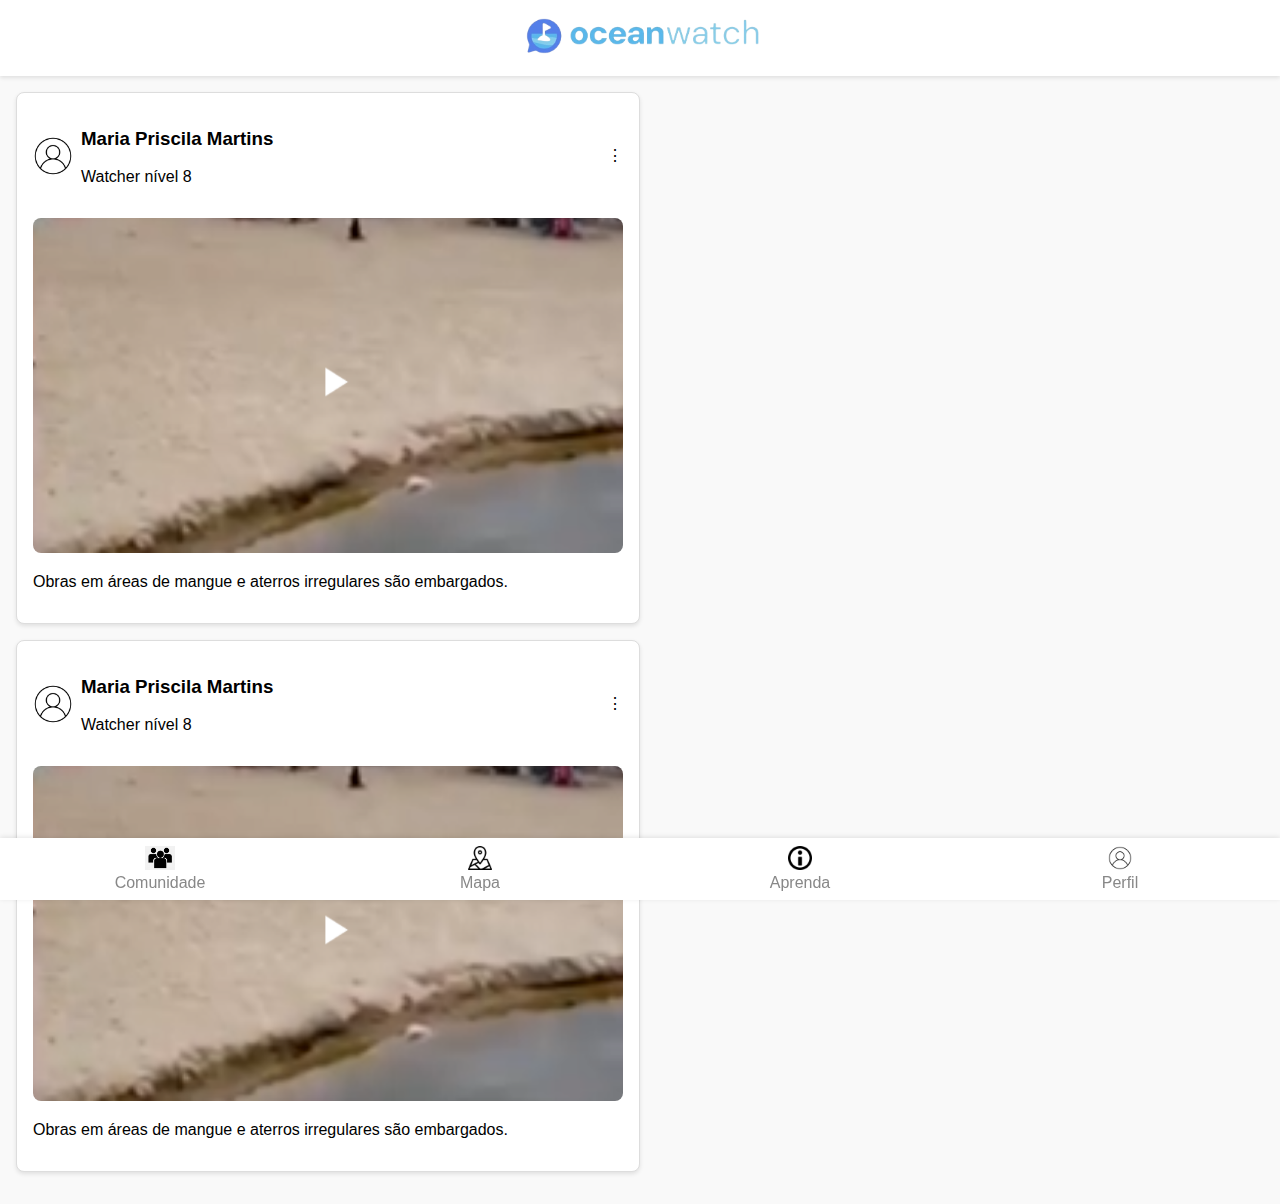
==== WEB/index.html @ 1b8bf868 "first commit" ====
<!DOCTYPE html>
<html lang="en">
<head>
    <meta charset="UTF-8">
    <meta name="viewport" content="width=device-width, initial-scale=1.0">
    <title>Comunidade</title>
    <link rel="stylesheet" href="styles.css">
</head>
<body>
    <header>
        <img src="./images/ocean.png" alt="OceanWatch Logo">
    </header>
    <div class="container">
        <div class="container-card">

            <div class="content-card">
                <div class="profile-info">
                    <img src="./images/5987462.png" alt="Profile Image">
                    <div>
                        <h3>Maria Priscila Martins</h3>
                        <p>Watcher nível 8</p>
                    </div>
                    <div class="menu-icon">⋮</div>
                </div>
                <img src="./images/videoexemplo.png" alt="Contribution Image">
                <p>Obras em áreas de mangue e aterros irregulares são embargados.</p>
            </div>
            <!-- Adicione mais cartões conforme necessário -->
        </div>
        <div class="container-card">

            <div class="content-card">
                <div class="profile-info">
                    <img src="./images/5987462.png" alt="Profile Image">
                    <div>
                        <h3>Maria Priscila Martins</h3>
                        <p>Watcher nível 8</p>
                    </div>
                    <div class="menu-icon">⋮</div>
                </div>
                <img src="./images/videoexemplo.png" alt="Contribution Image">
                <p>Obras em áreas de mangue e aterros irregulares são embargados.</p>
            </div>
            <!-- Adicione mais cartões conforme necessário -->
        </div>
        </div>
    <div class="bottom-nav">
        <a href="index.html"><img src="./images/png-transparent-computer-icons-community-others-text-rectangle-wikimedia-commons.png" alt="Comunidade"><br>Comunidade</a>
        <a href="mapa.html"><img src="./images/1865153.png" alt="Mapa"><br>Mapa</a>
        <a href="aprenda.html"><img src="./images/69544.png" alt="Aprenda"><br>Aprenda</a>
        <a href="perfil.html"><img src="./images/5987462.png" alt="Perfil"><br>Perfil</a>
    </div>
    <script src="script.js"></script>
</body>
</html>
---- WEB/styles.css ----
body {
    font-family: Arial, sans-serif;
    margin: 0;
    padding: 0;
    background-color: #f9f9f9;
}

header {
    background-color: #ffffff;
    padding: 16px;
    text-align: center;
    box-shadow: 0 2px 4px rgba(0, 0, 0, 0.1);
}

header img {
    height: 40px;
}

.container {
    padding: 16px;
    
}

.container-card{
    width: 50%;
}

.content .course-card {
    border: 1px solid #ddd;
    border-radius: 8px;
    margin-bottom: 16px;
    padding: 16px;
    background-color: #fff;
    box-shadow: 0 2px 4px rgba(0, 0, 0, 0.1);
    display: flex;
    flex-direction: column;
}

.course-card img {
    width: 100%;
    border-radius: 8px;
    margin-bottom: 8px;
}

.profile-card {
    border: 1px solid #ddd;
    border-radius: 8px;
    padding: 16px;
    background-color: #fff;
    box-shadow: 0 2px 4px rgba(0, 0, 0, 0.1);
    display: flex;
    align-items: center;
    margin-bottom: 16px;
}

.profile-card img {
    border-radius: 50%;
    height: 50px; /* Ajuste o tamanho da imagem do perfil */
    width: 50px; /* Ajuste o tamanho da imagem do perfil */
    margin-right: 16px;
}

.profile-details {
    flex: 1;
}

.profile-details h3 {
    margin: 0;
    font-size: 1.2em;
}

.profile-details p {
    margin: 4px 0;
    color: gray;
}

.profile-stats {
    display: flex;
    justify-content: space-around;
    align-items: center;
    padding: 15px;
}

.profile-stats div {
    text-align: center;
    padding: 10px;
}

.progress-bar {
    width: 100%;
    height: 10px;
    background-color: #ddd;
    border-radius: 5px;
    margin-top: 8px;
    position: relative;
}

.progress-bar div {
    height: 100%;
    background-color: #4caf50;
    border-radius: 5px;
    width: 23%; /* Set the progress here */
}

.content-card {
    border: 1px solid #ddd;
    border-radius: 8px;
    margin-bottom: 16px;
    padding: 16px;
    background-color: #fff;
    box-shadow: 0 2px 4px rgba(0, 0, 0, 0.1);
}

.content-card img {
    width: 100%;
    border-radius: 8px;
}

.profile-info {
    display: flex;
    align-items: center;
    margin-bottom: 16px;
}

.profile-info img {
    border-radius: 50%;
    height: 40px;
    width: 40px;
    margin-right: 8px;
}

.profile-info .menu-icon {
    margin-left: auto;
    cursor: pointer;
}

.bottom-nav {
    position: fixed;
    bottom: 0;
    width: 100%;
    background-color: #fff;
    box-shadow: 0 -1px 5px rgba(0, 0, 0, 0.1);
    display: flex;
    justify-content: space-around;
    padding: 8px 0;
}

.bottom-nav a {
    color: #888;
    text-align: center;
    text-decoration: none;
    flex: 1;
}

.bottom-nav a.active {
    color: #000;
}

.bottom-nav img {
    height: 24px;
}

h2{
    padding: 5px;
}
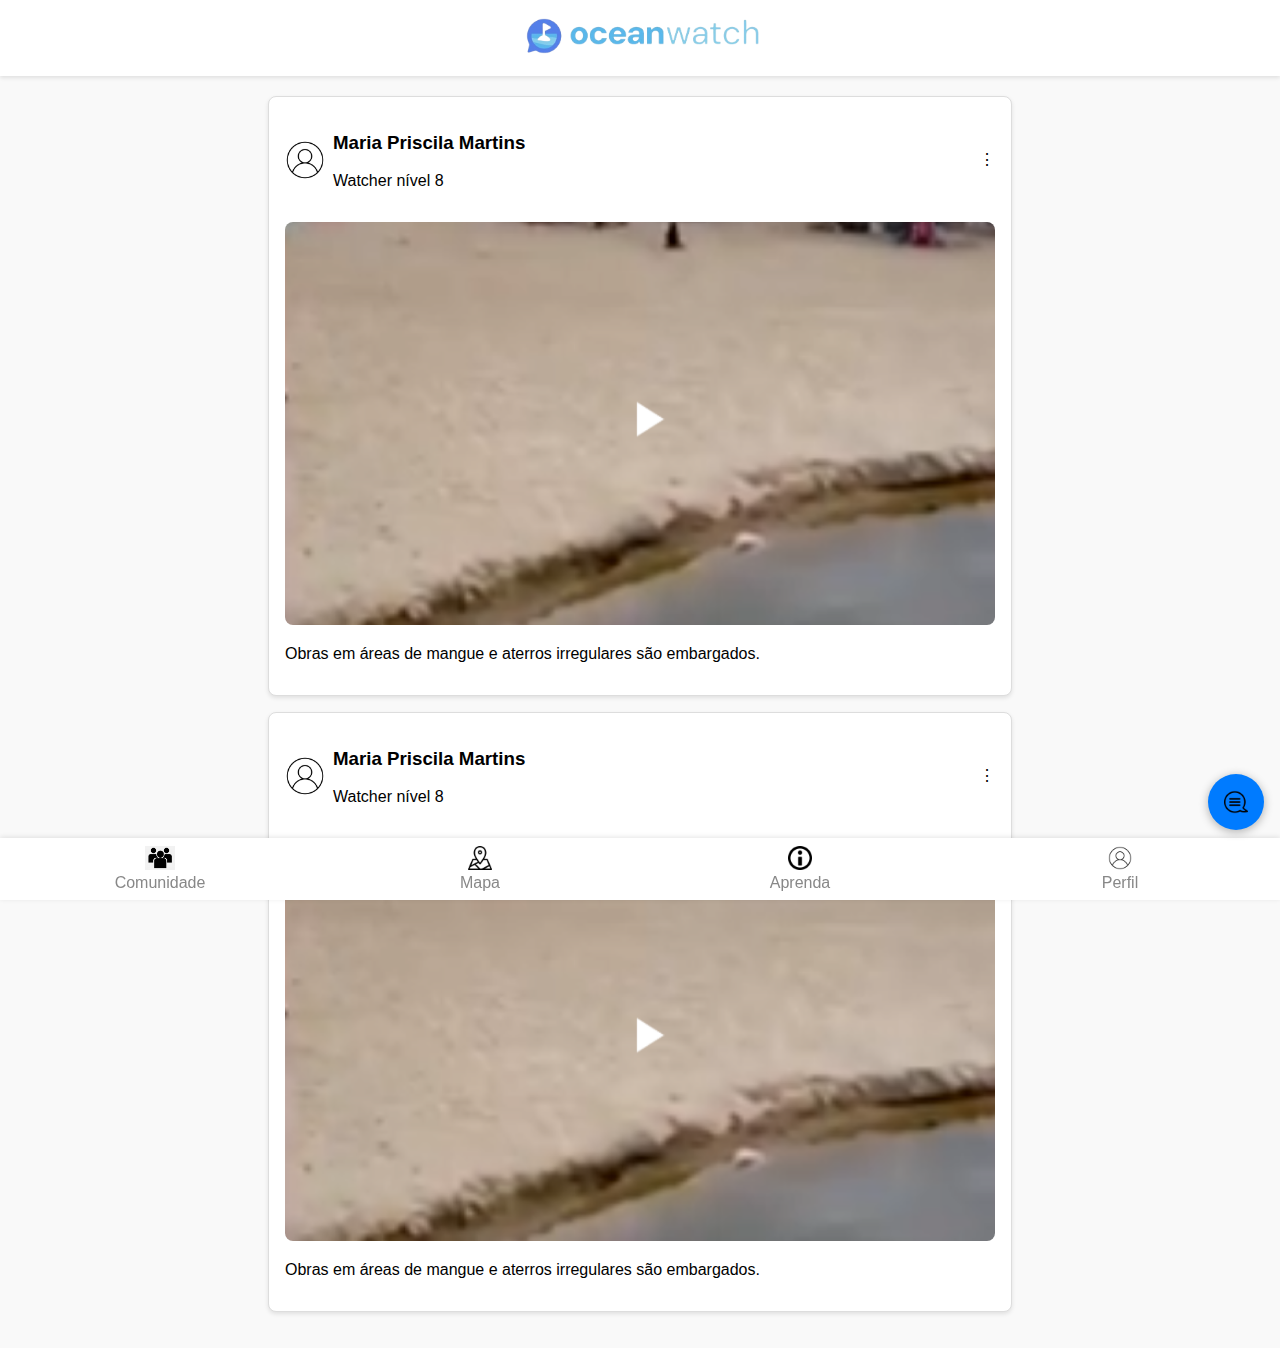
==== commit 99f26660: "atualizacao de estilos e adicionada pagina de formulario com api google" ====
--- a/WEB/index.html
+++ b/WEB/index.html
@@ -8,7 +8,9 @@
 </head>
 <body>
     <header>
-        <img src="./images/ocean.png" alt="OceanWatch Logo">
+        <a href="index.html">
+            <img src="./images/ocean.png" alt="OceanWatch Logo">
+        </a>
     </header>
     <div class="container">
         <div class="container-card">
@@ -50,6 +52,11 @@
         <a href="aprenda.html"><img src="./images/69544.png" alt="Aprenda"><br>Aprenda</a>
         <a href="perfil.html"><img src="./images/5987462.png" alt="Perfil"><br>Perfil</a>
     </div>
+
+    <a href="formulario.html" class="floating-button">
+        <img src="./images/comentarioicone.png" alt="Add">
+    </a>
+
     <script src="script.js"></script>
 </body>
 </html>
--- a/WEB/styles.css
+++ b/WEB/styles.css
@@ -17,13 +17,15 @@
 }
 
 .container {
-    padding: 16px;
-    
+padding: 20px;
 }
 
 .container-card{
-    width: 50%;
-}
+    width: 60%;
+    padding-left: 20%;
+}
+
+
 
 .content .course-card {
     border: 1px solid #ddd;
@@ -34,6 +36,8 @@
     box-shadow: 0 2px 4px rgba(0, 0, 0, 0.1);
     display: flex;
     flex-direction: column;
+    justify-content: center;
+    align-self: center;
 }
 
 .course-card img {
@@ -161,5 +165,76 @@
 }
 
 h2{
-    padding: 5px;
+    text-align: center;
+
+}
+
+.floating-button {
+    position: fixed;
+    bottom: 70px;
+    right: 16px;
+    background-color: #007BFF;
+    color: white;
+    border: none;
+    border-radius: 50%;
+    width: 56px;
+    height: 56px;
+    box-shadow: 0 2px 10px rgba(0, 0, 0, 0.3);
+    display: flex;
+    align-items: center;
+    justify-content: center;
+    font-size: 24px;
+    cursor: pointer;
+    z-index: 1000; /* Garante que o botão fique acima de outros elementos */
+    transition: background-color 0.3s;
+}
+
+.floating-button:hover {
+    background-color: #0056b3;
+}
+
+.floating-button img {
+    width: 24px;
+    height: 24px;
+}
+
+#map {
+    height: 300px;
+    width: 100%;
+    margin-bottom: 16px;
+}
+
+.form-container {
+    max-width: 600px;
+    margin: 40px auto; /* Margem superior para afastar do topo */
+    padding: 16px;
+    background-color: #fff;
+    box-shadow: 0 2px 4px rgba(0, 0, 0, 0.1);
+    border-radius: 8px;
+    box-sizing: border-box; /* Inclui padding e border no cálculo da largura */
+    margin-bottom: 80px;
+}
+
+.form-container input[type="text"],
+.form-container input[type="file"],
+.form-container textarea {
+    width: calc(100% - 20px); /* Ajusta largura para evitar estouro */
+    padding: 10px;
+    margin-bottom: 10px;
+    border: 1px solid #ddd;
+    border-radius: 4px;
+    box-sizing: border-box; /* Inclui padding e border no cálculo da largura */
+}
+
+.form-container button {
+    background-color: #007BFF;
+    color: white;
+    padding: 10px 20px;
+    border: none;
+    border-radius: 4px;
+    cursor: pointer;
+}
+
+.form-container button:hover {
+    background-color: #0056b3;
 }